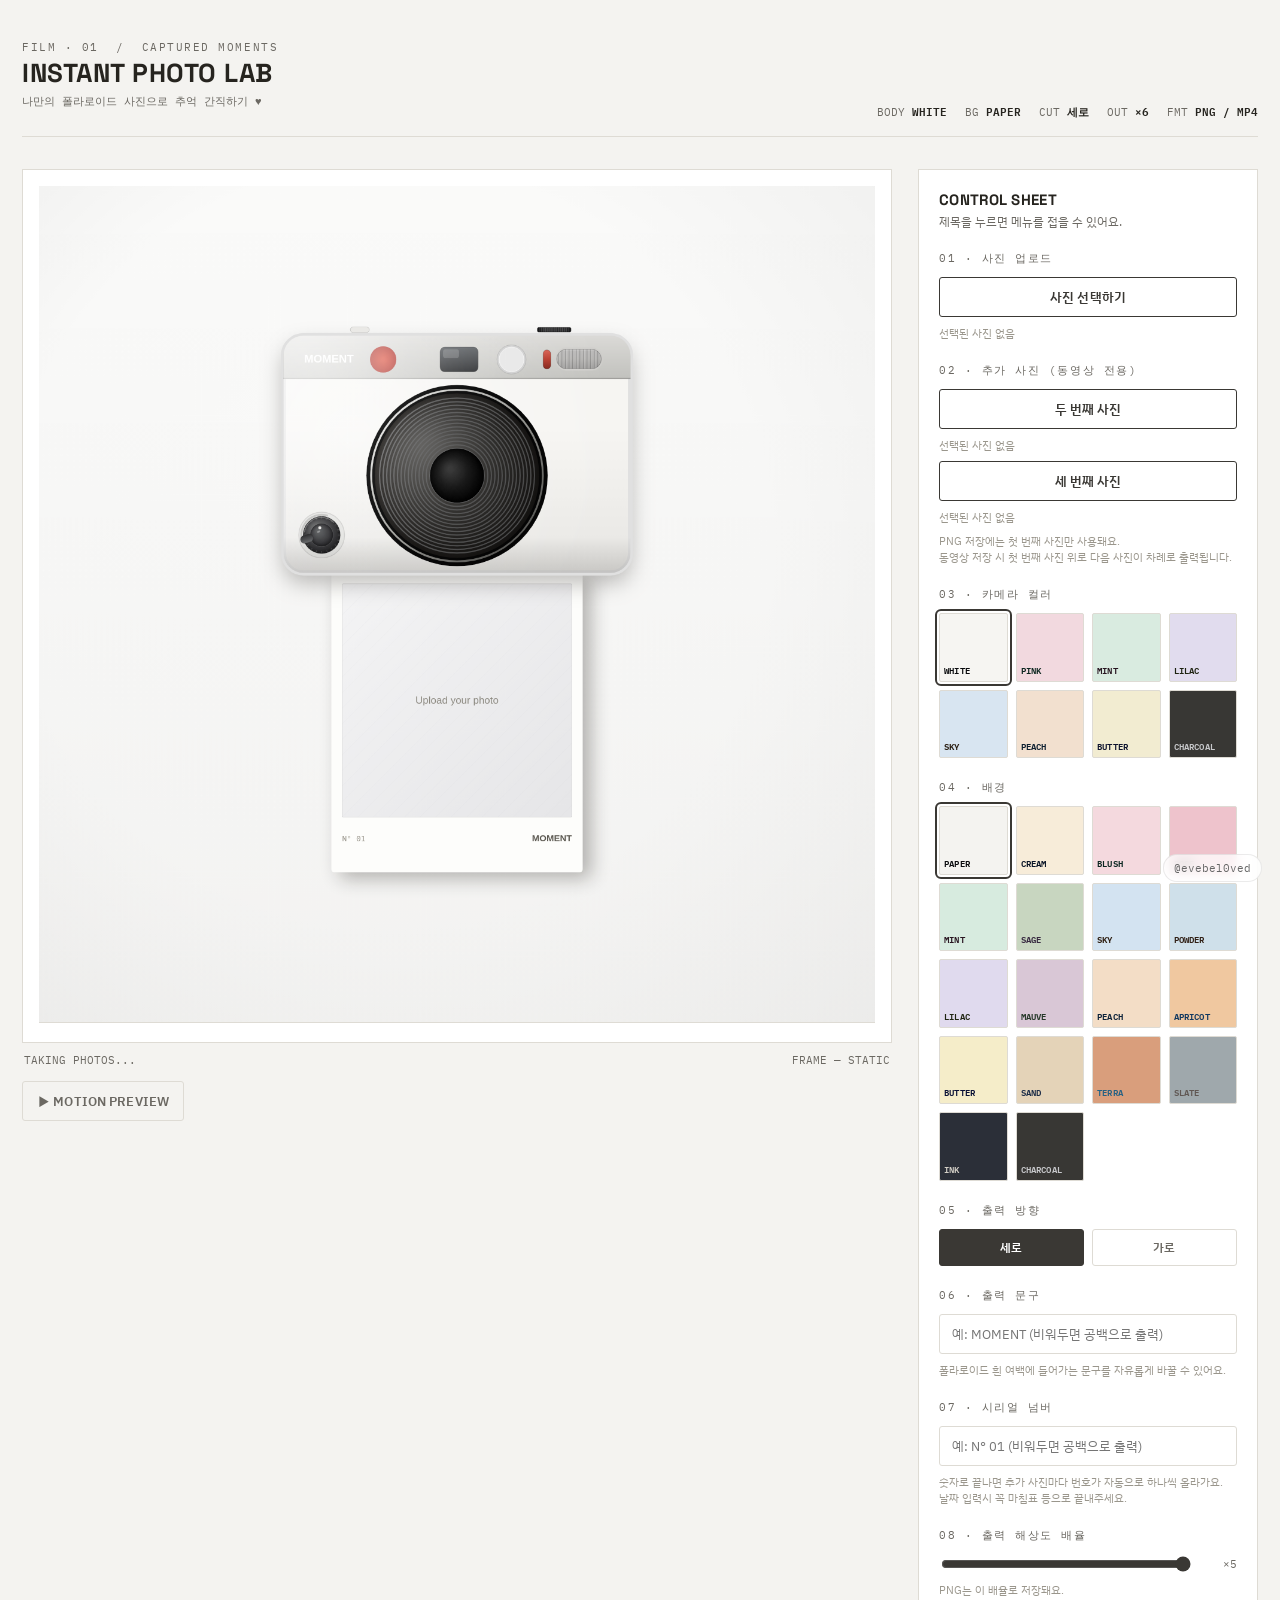
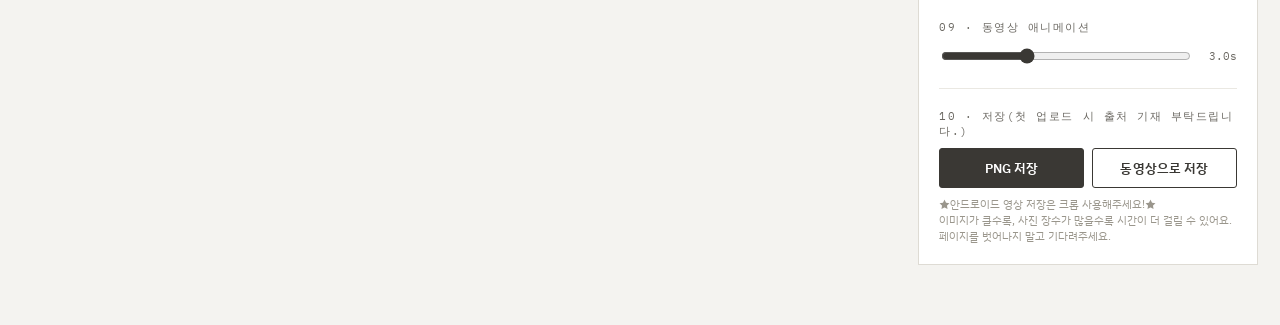
==== index.html @ f3905e09 "Update index.html" ====
<!DOCTYPE html>
<html lang="ko">
<head>
<meta charset="utf-8">
<meta name="viewport" content="width=device-width, initial-scale=1">
<title>INSTANT PHOTO LAB</title>
<link rel="preconnect" href="https://fonts.googleapis.com">
<link rel="preconnect" href="https://fonts.gstatic.com" crossorigin>
<link href="https://fonts.googleapis.com/css2?family=Space+Grotesk:wght@400;500;600;700&family=IBM+Plex+Mono:wght@400;500&family=IBM+Plex+Sans+KR:wght@400;500;600;700&display=swap" rel="stylesheet">
<style>
:root{
  --paper:#f4f3f0;
  --panel:#ffffff;
  --line:#dedbd4;
  --line-soft:#eae8e2;
  --ink:#26241f;
  --ink-soft:#6b6862;
  --stone:#9a968c;
  --accent:#3a3834;
  --danger:#a24632;
  --radius:3px;
}
*{box-sizing:border-box;}
html,body{margin:0;padding:0;}
body{
  min-height:100vh;
  background:var(--paper);
  color:var(--ink);
  font-family:'IBM Plex Sans KR','Space Grotesk',sans-serif;
  -webkit-font-smoothing:antialiased;
}
.eyebrow{
  font-family:'IBM Plex Mono',monospace;
  font-size:11px;
  letter-spacing:.14em;
  color:var(--ink-soft);
  text-transform:uppercase;
}
.app{
  width:min(1320px,100%);
  margin:0 auto;
  padding:34px 22px 60px;
  display:grid;
  grid-template-columns:minmax(0,1fr) 340px;
  gap:26px;
}
header.masthead{
  grid-column:1/-1;
  display:flex;
  align-items:flex-end;
  justify-content:space-between;
  border-bottom:1px solid var(--line);
  padding-bottom:16px;
  margin-bottom:6px;
  gap:20px;
  flex-wrap:wrap;
}
header.masthead h1{
  margin:0;
  font-family:'Space Grotesk',sans-serif;
  font-weight:700;
  font-size:26px;
  letter-spacing:.02em;
}
header.masthead .sub{
  margin-top:4px;
}
.spec-strip{
  display:flex;
  gap:18px;
  font-family:'IBM Plex Mono',monospace;
  font-size:11px;
  color:var(--ink-soft);
  flex-wrap:wrap;
}
.spec-strip span b{color:var(--ink);font-weight:600;}

.stage-col{min-width:0;}
.stage-frame{
  border:1px solid var(--line);
  background:var(--panel);
  padding:16px 16px 0;
}
.canvas-shell{
  position:relative;
  width:100%;
  background:#eceae4;
  overflow:hidden;
}
#stage{
  display:block;
  width:100%;
  height:auto;
}
.frame-edge{
  height:20px;
  background:#ffffff;
  border-top:1px solid var(--line);
}
.stage-foot{
  display:flex;
  align-items:center;
  justify-content:space-between;
  padding:10px 2px 0;
  font-family:'IBM Plex Mono',monospace;
  font-size:11px;
  color:var(--ink-soft);
}
#statusText{margin:0;}
.stage-actions{
  display:flex;
  gap:8px;
  margin-top:14px;
}

button{
  font-family:'IBM Plex Sans KR',sans-serif;
  font-size:13px;
  font-weight:600;
  border:1px solid var(--accent);
  background:var(--panel);
  color:var(--accent);
  padding:10px 14px;
  cursor:pointer;
  border-radius:var(--radius);
  letter-spacing:.01em;
}
button:hover{background:#f0efec;}
button:active{transform:translateY(1px);}
button.primary{background:var(--accent);color:#fff;}
button.primary:hover{background:#4a4740;}
button:disabled{opacity:.45;cursor:wait;}
button.block{width:100%;}
button.ghost{border-color:var(--line);color:var(--ink-soft);background:transparent;}

.panel{
  border:1px solid var(--line);
  background:var(--panel);
  padding:20px;
  height:fit-content;
}
.panel h2{
  margin:0 0 3px;
  font-family:'Space Grotesk',sans-serif;
  font-size:15px;
  letter-spacing:.02em;
}
.panel .lede{
  margin:0 0 20px;
  font-size:12px;
  color:var(--ink-soft);
  line-height:1.6;
}
.field-group{
  margin-bottom:22px;
}
.field-group:last-child{margin-bottom:0;}
.field-group > .eyebrow{display:block;margin-bottom:9px;}

.field-group summary{
  display:flex;
  align-items:center;
  justify-content:space-between;
  list-style:none;
  margin-bottom:9px;
  cursor:default;
  -webkit-tap-highlight-color:transparent;
}
.field-group summary::-webkit-details-marker{display:none;}
.field-group summary .eyebrow{margin-bottom:0;}
.field-group summary .chevron{
  display:flex;
  align-items:center;
  justify-content:center;
  width:22px;
  height:22px;
  flex-shrink:0;
  margin-left:10px;
  border:0.8px solid var(--line);
  border-radius:var(--radius);
  background:var(--panel);
  color:var(--ink-soft);
  font-size:17px;
  line-height:1;
  cursor:pointer;
  transition:transform .15s ease, background .15s ease;
}
.field-group summary .chevron:hover{background:#f0efec;color:var(--ink);}
.field-group[open] summary .chevron{transform:rotate(180deg);}
.field-group .group-body{padding-top:2px;}

.upload-row{
  display:flex;
  gap:8px;
}
.upload-row input[type=file]{
  position:absolute;
  width:1px;height:1px;
  opacity:0;pointer-events:none;
}
.upload-note{
  margin:8px 0 0;
  font-size:11px;
  color:var(--stone);
}

.swatch-grid{
  display:grid;
  grid-template-columns:repeat(4,1fr);
  gap:8px;
}
.swatch{
  aspect-ratio:1;
  border:1px solid var(--line);
  border-radius:2px;
  cursor:pointer;
  position:relative;
  padding:0;
}
.swatch span{
  position:absolute;
  left:4px;bottom:3px;
  font-family:'IBM Plex Mono',monospace;
  font-size:9px;
  letter-spacing:.02em;
  mix-blend-mode:difference;
  color:#fff;
}
.swatch.is-active{
  outline:2px solid var(--accent);
  outline-offset:2px;
}

.range-row{
  display:flex;
  align-items:center;
  gap:10px;
}
.range-row input[type=range]{
  flex:1;
  accent-color:var(--accent);
}
.range-row .val{
  font-family:'IBM Plex Mono',monospace;
  font-size:11px;
  color:var(--ink-soft);
  min-width:34px;
  text-align:right;
}
label.check{
  display:flex;
  align-items:center;
  gap:8px;
  font-size:12px;
  color:var(--ink-soft);
  margin-top:10px;
}
label.check input{accent-color:var(--accent);}

.toggle-row{
  display:flex;
  gap:8px;
}
.toggle-btn{
  flex:1;
  padding:9px 8px;
  font-size:12px;
  font-weight:600;
  border:1px solid var(--line);
  background:var(--panel);
  color:var(--ink-soft);
  cursor:pointer;
  border-radius:var(--radius);
  letter-spacing:.01em;
  text-align:center;
}
.toggle-btn:hover{background:#f0efec;}
.toggle-btn.is-active{
  background:var(--accent);
  border-color:var(--accent);
  color:#fff;
}

.text-input{
  width:100%;
  padding:10px 12px;
  border:1px solid var(--line);
  border-radius:var(--radius);
  background:var(--panel);
  color:var(--ink);
  font-family:'IBM Plex Sans KR',sans-serif;
  font-size:13px;
}
.text-input:focus{
  outline:none;
  border-color:var(--accent);
}

.sub-block{margin-top:12px;}
.sub-block:first-child{margin-top:0;}

.divider{
  border:0;
  border-top:1px solid var(--line-soft);
  margin:20px 0;
}
.download-grid{
  display:grid;
  grid-template-columns:1fr 1fr;
  gap:8px;
}

  .watermark{
  position:fixed;
  right:18px;
  bottom:18px;
  padding:6px 10px;

  background:rgba(255,255,255,0.75);
  backdrop-filter:blur(6px);

  border:1px solid rgba(0,0,0,.08);
  border-radius:999px;

  font-family:'IBM Plex Mono', monospace;
  font-size:11px;
  color:#666;

  z-index:9999;
  pointer-events:none;
}

@media (max-width:980px){
  .app{grid-template-columns:1fr;}
}
</style>
</head>
<body>
<div class="app">
  <header class="masthead">
    <div>
      <span class="eyebrow">FILM · 01 &nbsp;/&nbsp; CAPTURED MOMENTS</span>
      <h1>INSTANT PHOTO LAB</h1>
      <p class="sub eyebrow" style="text-transform:none;letter-spacing:0;">나만의 폴라로이드 사진으로 추억 간직하기 ♥</p>
    </div>
    <div class="spec-strip">
      <span>BODY <b id="specCamera">WHITE</b></span>
      <span>BG <b id="specBg">PAPER</b></span>
      <span>CUT <b id="specOrient">세로</b></span>
      <span>OUT <b id="specScale">×6</b></span>
      <span>FMT <b>PNG / MP4</b></span>
    </div>
  </header>

  <section class="stage-col">
    <div class="stage-frame">
      <div class="canvas-shell">
        <canvas id="stage" width="1400" height="800"></canvas>
      </div>
      <div class="frame-edge"></div>
    </div>
    <div class="stage-foot">
      <p id="statusText">TAKING PHOTOS...</p>
      <span id="phaseLabel">FRAME — STATIC</span>
    </div>
    <div class="stage-actions">
      <button id="playPreview" type="button" class="ghost">▶ MOTION PREVIEW</button>
    </div>
  </section>

  <aside class="panel">
    <h2>CONTROL SHEET</h2>
    <p class="lede">제목을 누르면 메뉴를 접을 수 있어요.</p>

    <details class="field-group" open>
      <summary><span class="eyebrow">01 · 사진 업로드</span></summary>
      <div class="group-body">
      <div class="upload-row">
        <input id="photoInput" type="file" accept="image/*">
        <button type="button" class="block" id="pickPhoto">사진 선택하기</button>
      </div>
      <p class="upload-note" id="photoStatus">선택된 사진 없음</p>
      </div>
    </details>

    <details class="field-group" open>
      <summary><span class="eyebrow">02 · 추가 사진 (동영상 전용)</span></summary>
      <div class="group-body">
      <div class="upload-row">
        <input id="photoInput2" type="file" accept="image/*">
        <button type="button" class="block" id="pickPhoto2">두 번째 사진</button>
      </div>
      <p class="upload-note" id="photoStatus2">선택된 사진 없음</p>
      <div class="upload-row" style="margin-top:8px;">
        <input id="photoInput3" type="file" accept="image/*">
        <button type="button" class="block" id="pickPhoto3">세 번째 사진</button>
      </div>
      <p class="upload-note" id="photoStatus3">선택된 사진 없음</p>
      <p class="upload-note">PNG 저장에는 첫 번째 사진만 사용돼요.<br>동영상 저장 시 첫 번째 사진 위로 다음 사진이 차례로 출력됩니다.</p>
      </div>
    </details>

    <details class="field-group" open>
      <summary><span class="eyebrow">03 · 카메라 컬러</span></summary>
      <div class="group-body">
      <div class="swatch-grid" id="cameraSwatchGrid"></div>
      </div>
    </details>

    <details class="field-group" open>
      <summary><span class="eyebrow">04 · 배경</span></summary>
      <div class="group-body">
      <div class="swatch-grid" id="bgSwatchGrid"></div>
      </div>
    </details>

    <details class="field-group" open>
      <summary><span class="eyebrow">05 · 출력 방향</span></summary>
      <div class="group-body">
      <div class="toggle-row">
        <button type="button" class="toggle-btn is-active" id="orientVertical">세로</button>
        <button type="button" class="toggle-btn" id="orientHorizontal">가로</button>
      </div>
      </div>
    </details>

    <details class="field-group" open>
      <summary><span class="eyebrow">06 · 출력 문구</span></summary>
      <div class="group-body">
      <input type="text" class="text-input" id="captionInput" maxlength="40" placeholder="예: MOMENT (비워두면 공백으로 출력)">
      <p class="upload-note">폴라로이드 흰 여백에 들어가는 문구를 자유롭게 바꿀 수 있어요.</p>
      </div>
    </details>

    <details class="field-group" open>
      <summary><span class="eyebrow">07 · 시리얼 넘버</span></summary>
      <div class="group-body">
      <input type="text" class="text-input" id="serialInput" maxlength="14" placeholder="예: N° 01 (비워두면 공백으로 출력)">
      <p class="upload-note">숫자로 끝나면 추가 사진마다 번호가 자동으로 하나씩 올라가요.
        <br>날짜 입력시 꼭 마침표 등으로 끝내주세요.</p>
      </div>
    </details>

    <details class="field-group" open>
      <summary><span class="eyebrow">08 · 출력 해상도 배율</span></summary>
      <div class="group-body">
      <div class="range-row">
        <input id="scaleRange" type="range" min="2" max="5" step="1" value="5">
        <span class="val" id="scaleVal">×5</span>
      </div>
      <p class="upload-note">PNG는 이 배율로 저장돼요.</p>
      </div>
    </details>

    <details class="field-group" open>
      <summary><span class="eyebrow">09 · 동영상 애니메이션</span></summary>
      <div class="group-body">
      <div class="range-row">
        <input id="gifRange" type="range" min="0.8" max="7" step="0.1" value="3.0">
        <span class="val" id="gifVal">3.0s</span>
      </div>
      </div>
    </details>

    <hr class="divider">

    <div class="field-group">
      <span class="eyebrow">10 · 저장(첫 업로드 시 출처 기재 부탁드립니다.)</span>
      <div class="download-grid">
        <button id="downloadPng" type="button" class="primary block">PNG 저장</button>
      </div>
      <p class="upload-note">★안드로이드 영상 저장은 크롬 사용해주세요!★<br>이미지가 클수록, 사진 장수가 많을수록 시간이 더 걸릴 수 있어요.<br>페이지를 벗어나지 말고 기다려주세요.</p>
    </div>
  </aside>
</div>
  
<div class="watermark">
  @evebel0ved
</div>
  

<script src="instant-print-lab.js"></script>
</body>
</html>
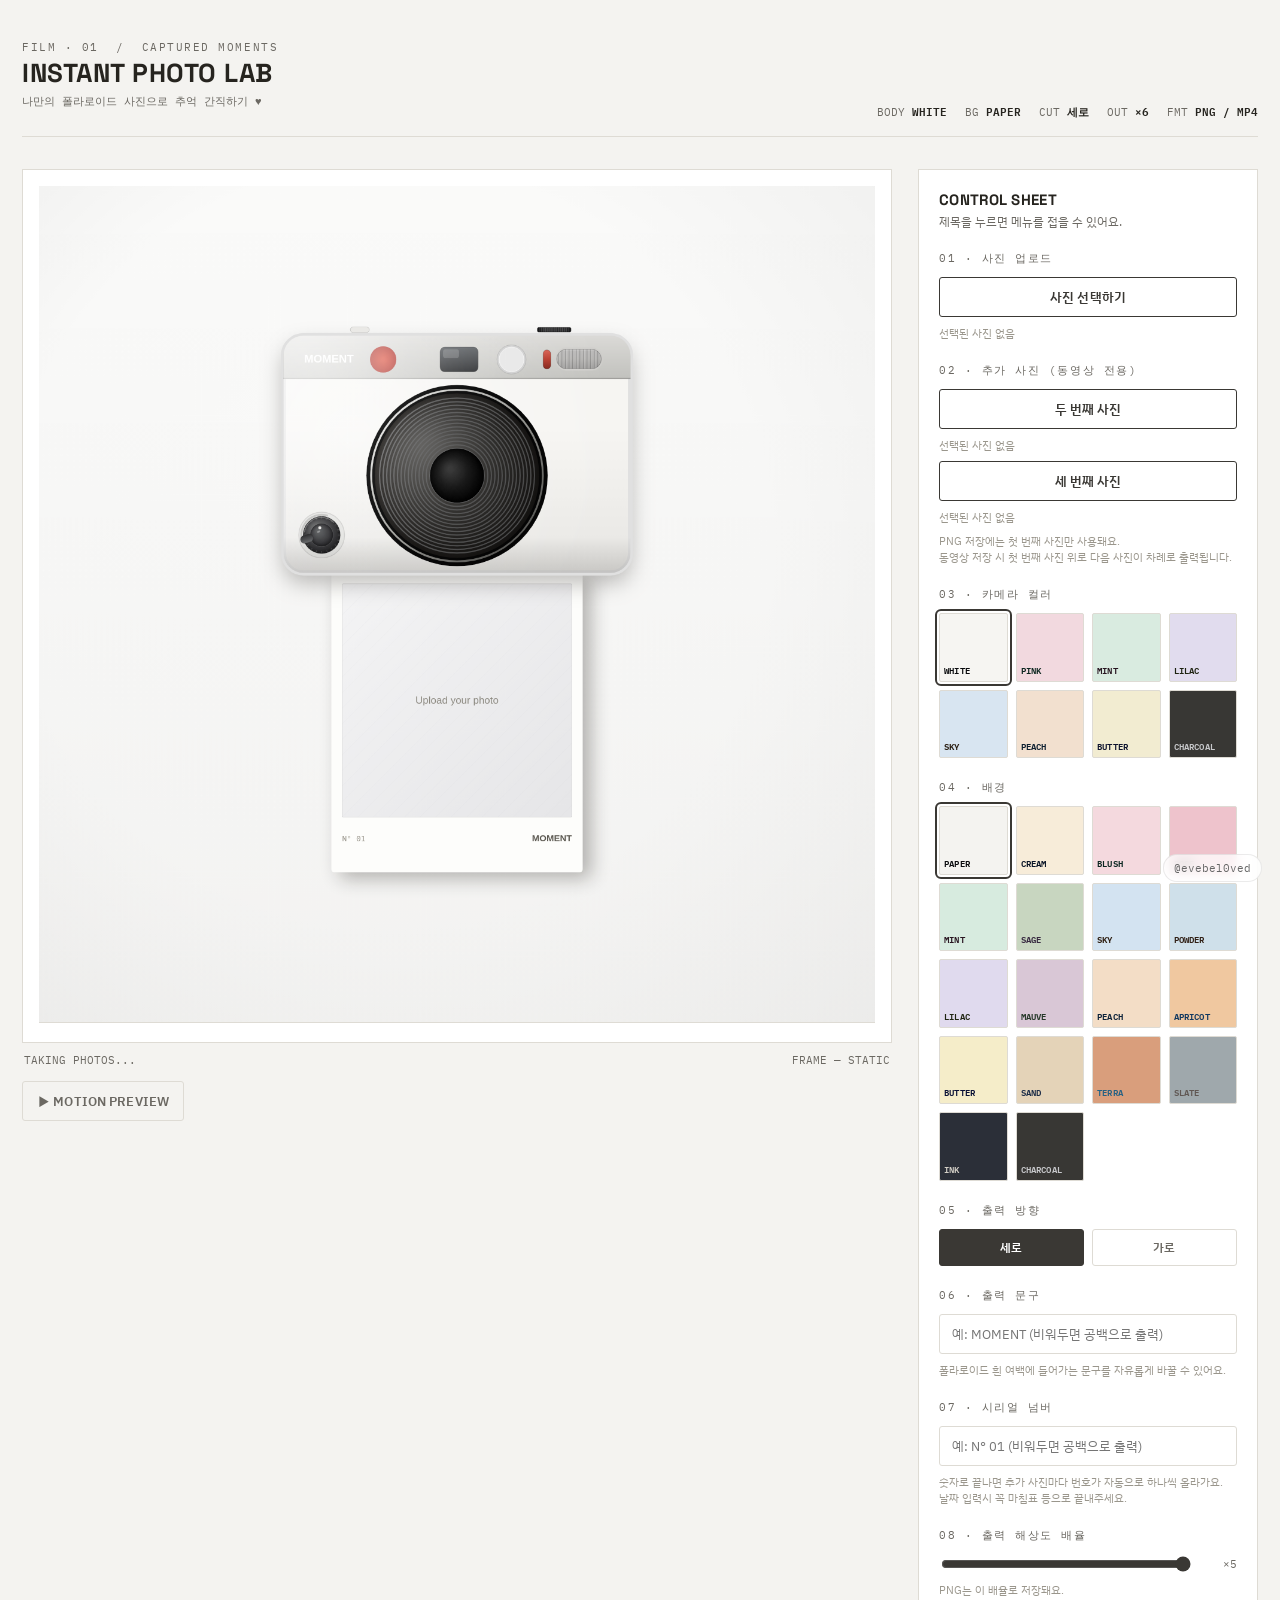
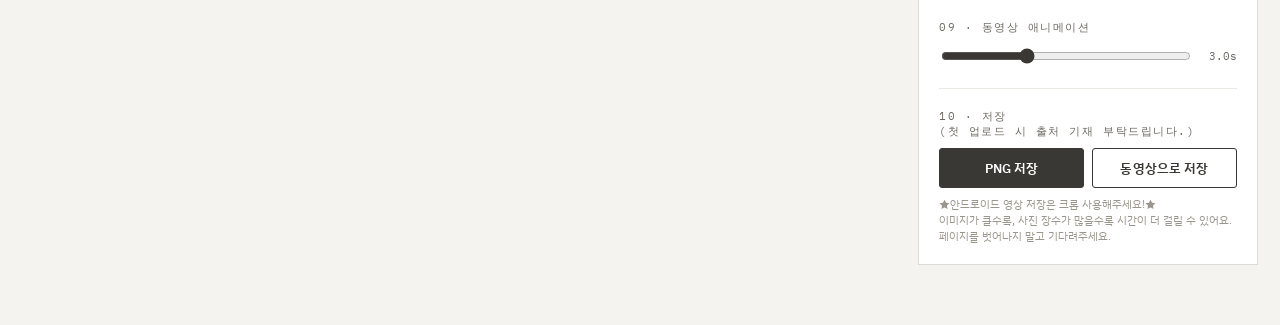
==== commit b560d686: "Update index.html" ====
--- a/index.html
+++ b/index.html
@@ -465,7 +465,7 @@
     <hr class="divider">
 
     <div class="field-group">
-      <span class="eyebrow">10 · 저장(첫 업로드 시 출처 기재 부탁드립니다.)</span>
+      <span class="eyebrow">10 · 저장<br>(첫 업로드 시 출처 기재 부탁드립니다.)<br></span>
       <div class="download-grid">
         <button id="downloadPng" type="button" class="primary block">PNG 저장</button>
       </div>
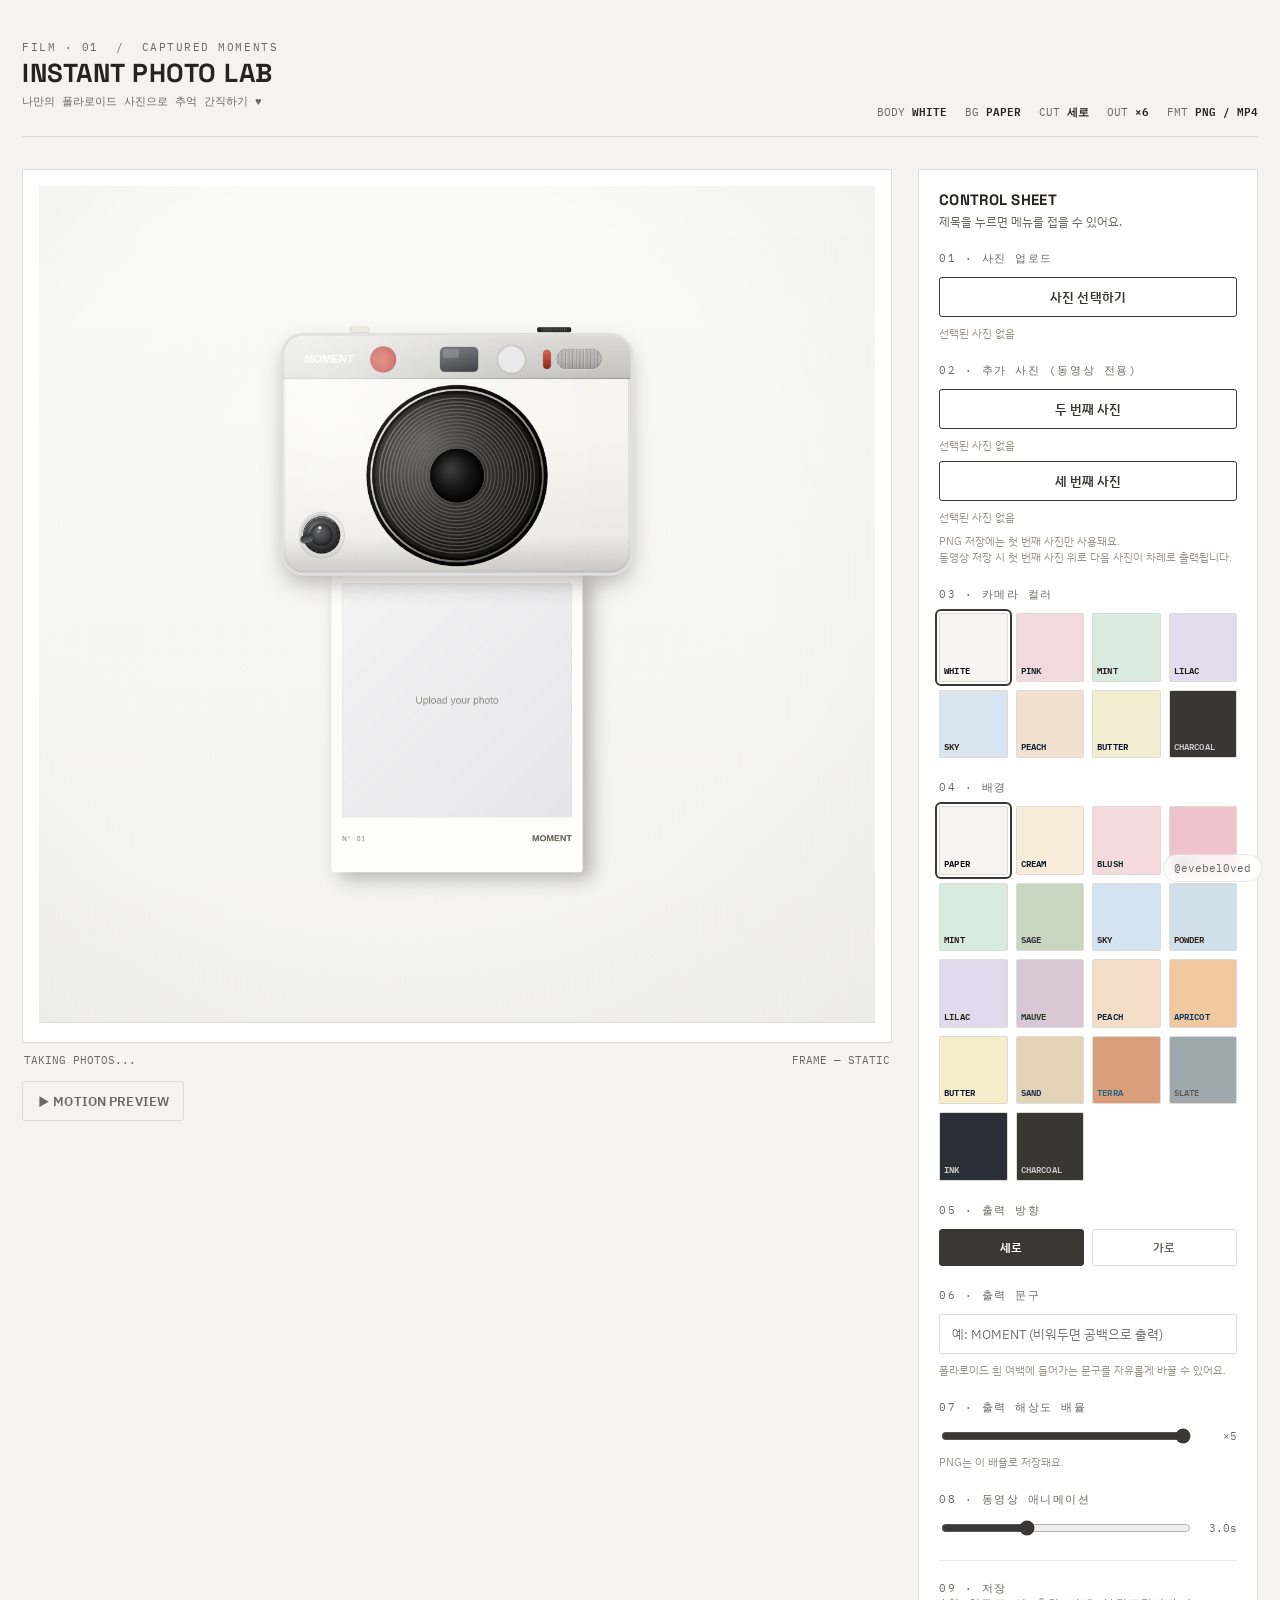
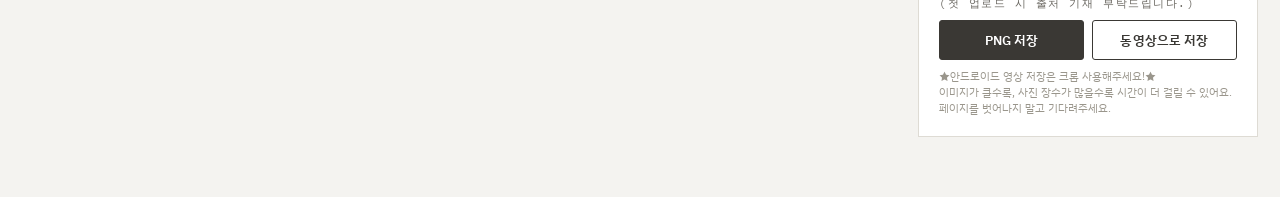
==== commit 20ce831e: "Update index.html" ====
--- a/index.html
+++ b/index.html
@@ -433,16 +433,7 @@
     </details>
 
     <details class="field-group" open>
-      <summary><span class="eyebrow">07 · 시리얼 넘버</span></summary>
-      <div class="group-body">
-      <input type="text" class="text-input" id="serialInput" maxlength="14" placeholder="예: N° 01 (비워두면 공백으로 출력)">
-      <p class="upload-note">숫자로 끝나면 추가 사진마다 번호가 자동으로 하나씩 올라가요.
-        <br>날짜 입력시 꼭 마침표 등으로 끝내주세요.</p>
-      </div>
-    </details>
-
-    <details class="field-group" open>
-      <summary><span class="eyebrow">08 · 출력 해상도 배율</span></summary>
+      <summary><span class="eyebrow">07 · 출력 해상도 배율</span></summary>
       <div class="group-body">
       <div class="range-row">
         <input id="scaleRange" type="range" min="2" max="5" step="1" value="5">
@@ -453,7 +444,7 @@
     </details>
 
     <details class="field-group" open>
-      <summary><span class="eyebrow">09 · 동영상 애니메이션</span></summary>
+      <summary><span class="eyebrow">08 · 동영상 애니메이션</span></summary>
       <div class="group-body">
       <div class="range-row">
         <input id="gifRange" type="range" min="0.8" max="7" step="0.1" value="3.0">
@@ -465,7 +456,7 @@
     <hr class="divider">
 
     <div class="field-group">
-      <span class="eyebrow">10 · 저장<br>(첫 업로드 시 출처 기재 부탁드립니다.)<br></span>
+      <span class="eyebrow">09 · 저장<br>(첫 업로드 시 출처 기재 부탁드립니다.)</span>
       <div class="download-grid">
         <button id="downloadPng" type="button" class="primary block">PNG 저장</button>
       </div>
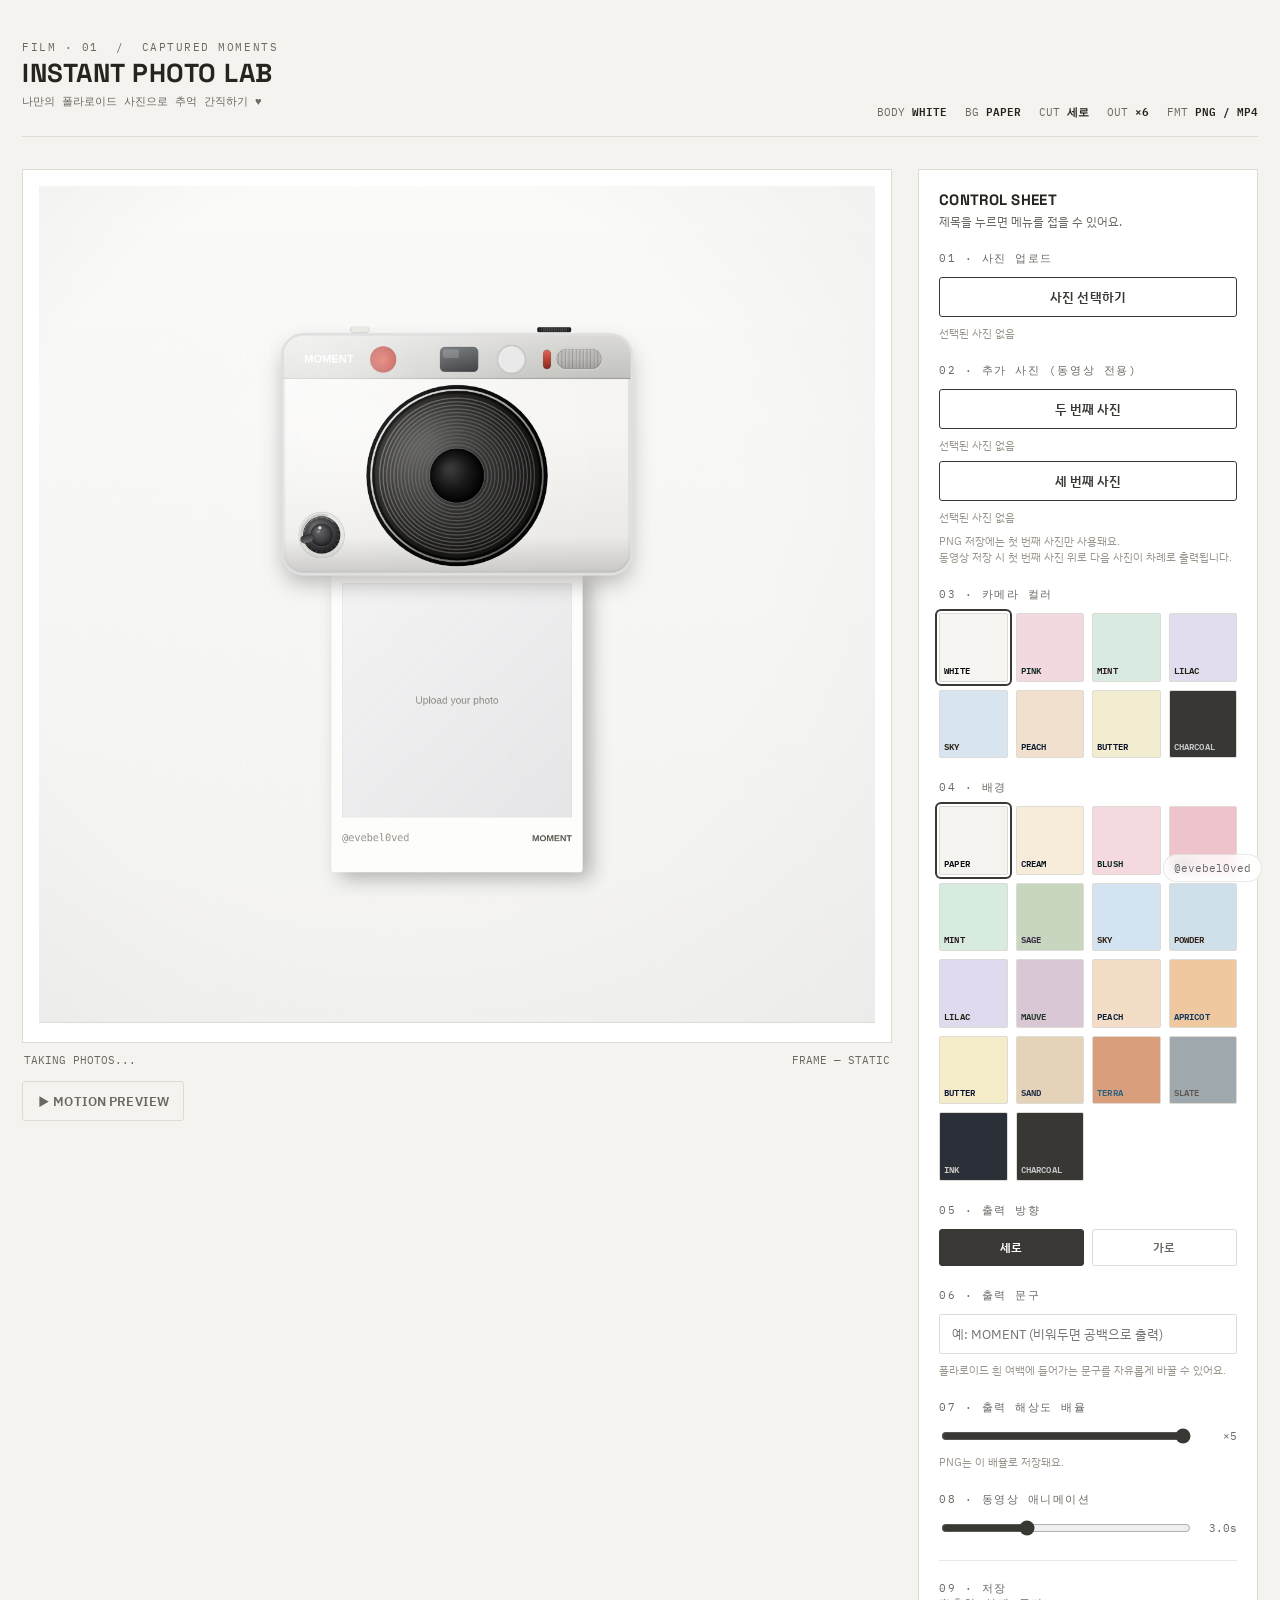
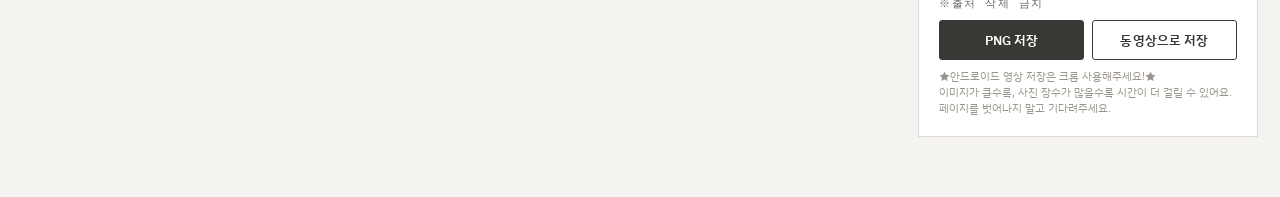
==== commit 21edcdbb: "Update index.html" ====
--- a/index.html
+++ b/index.html
@@ -456,7 +456,7 @@
     <hr class="divider">
 
     <div class="field-group">
-      <span class="eyebrow">09 · 저장<br>(첫 업로드 시 출처 기재 부탁드립니다.)</span>
+      <span class="eyebrow">09 · 저장<br>※출처 삭제 금지</span>
       <div class="download-grid">
         <button id="downloadPng" type="button" class="primary block">PNG 저장</button>
       </div>
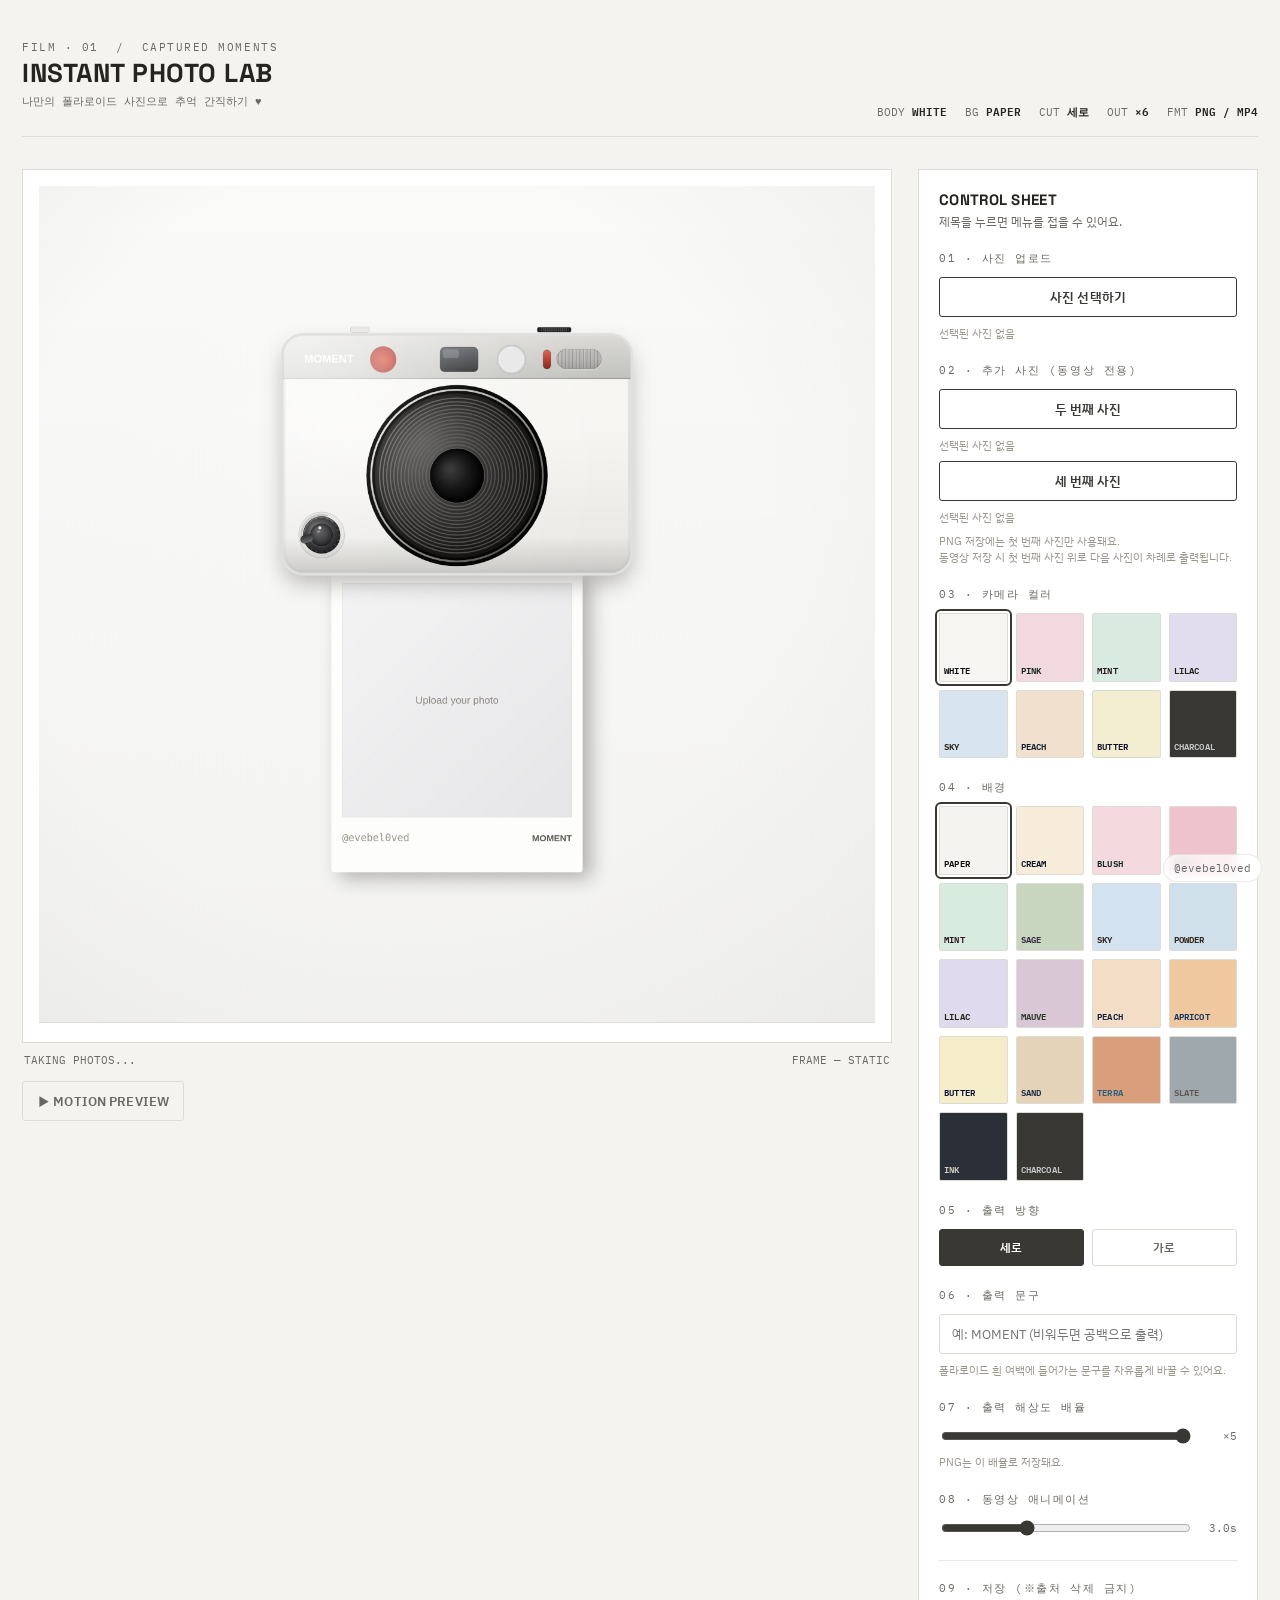
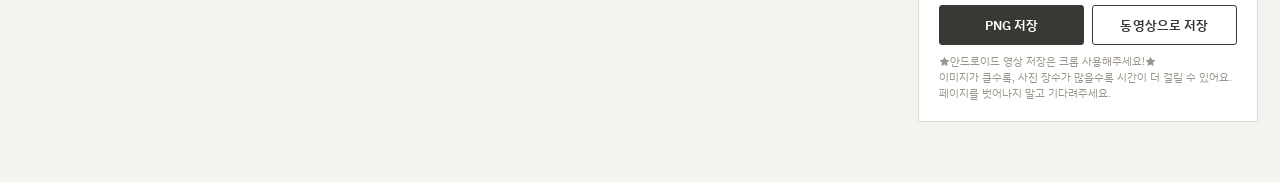
==== commit f052d124: "Update index.html" ====
--- a/index.html
+++ b/index.html
@@ -456,7 +456,7 @@
     <hr class="divider">
 
     <div class="field-group">
-      <span class="eyebrow">09 · 저장<br>※출처 삭제 금지</span>
+      <span class="eyebrow">09 · 저장 (※출처 삭제 금지)</span>
       <div class="download-grid">
         <button id="downloadPng" type="button" class="primary block">PNG 저장</button>
       </div>
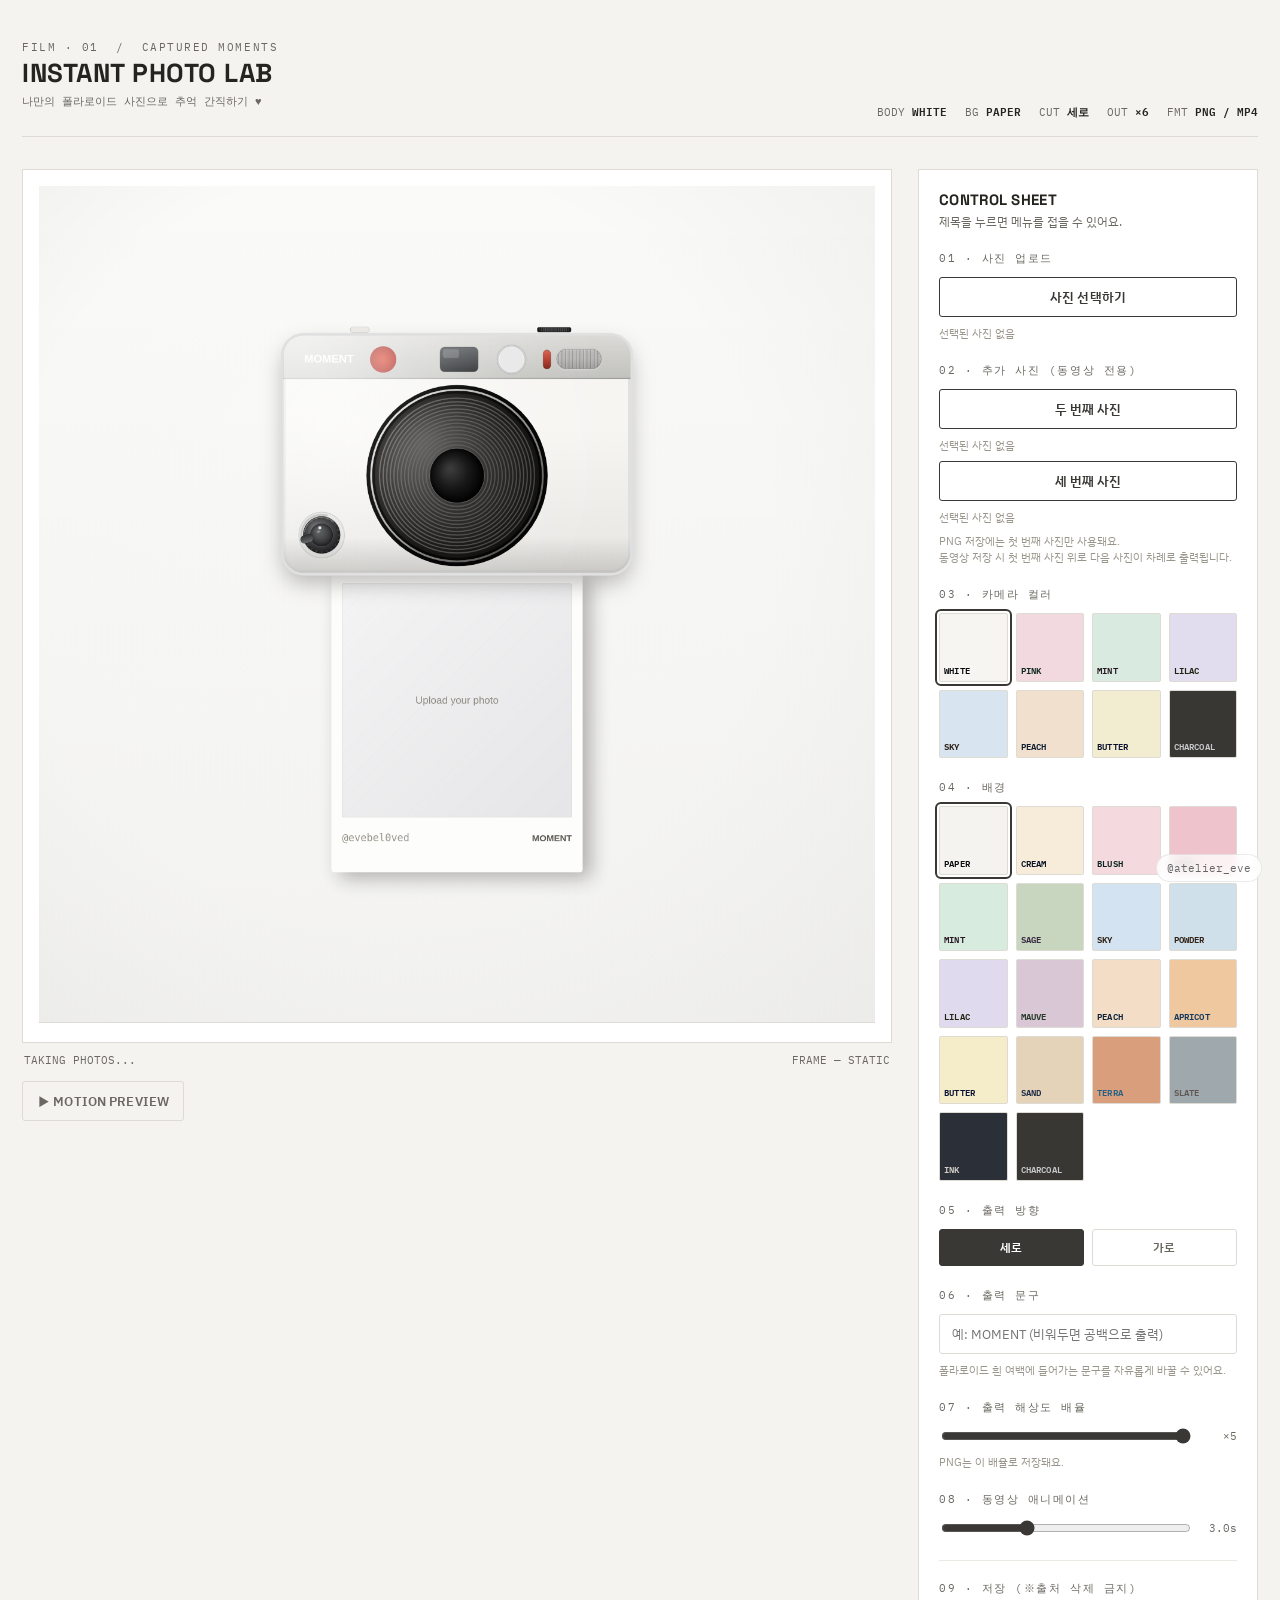
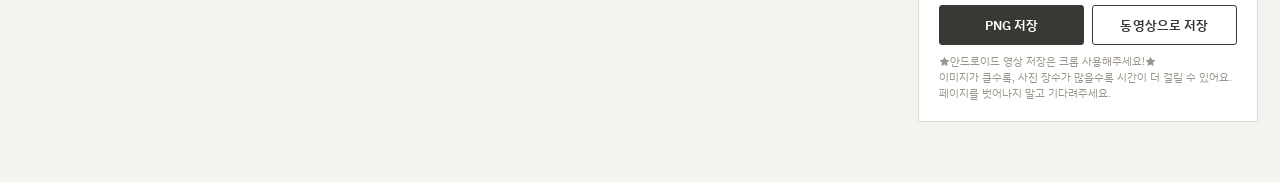
==== commit dca3dd38: "Update index.html" ====
--- a/index.html
+++ b/index.html
@@ -1,6 +1,8 @@
 <!DOCTYPE html>
 <html lang="ko">
 <head>
+  <script async src="https://pagead2.googlesyndication.com/pagead/js/adsbygoogle.js?client=ca-pub-2141777924194015"
+     crossorigin="anonymous"></script>
 <meta charset="utf-8">
 <meta name="viewport" content="width=device-width, initial-scale=1">
 <title>INSTANT PHOTO LAB</title>
@@ -466,7 +468,7 @@
 </div>
   
 <div class="watermark">
-  @evebel0ved
+  @atelier_eve
 </div>
   
 
